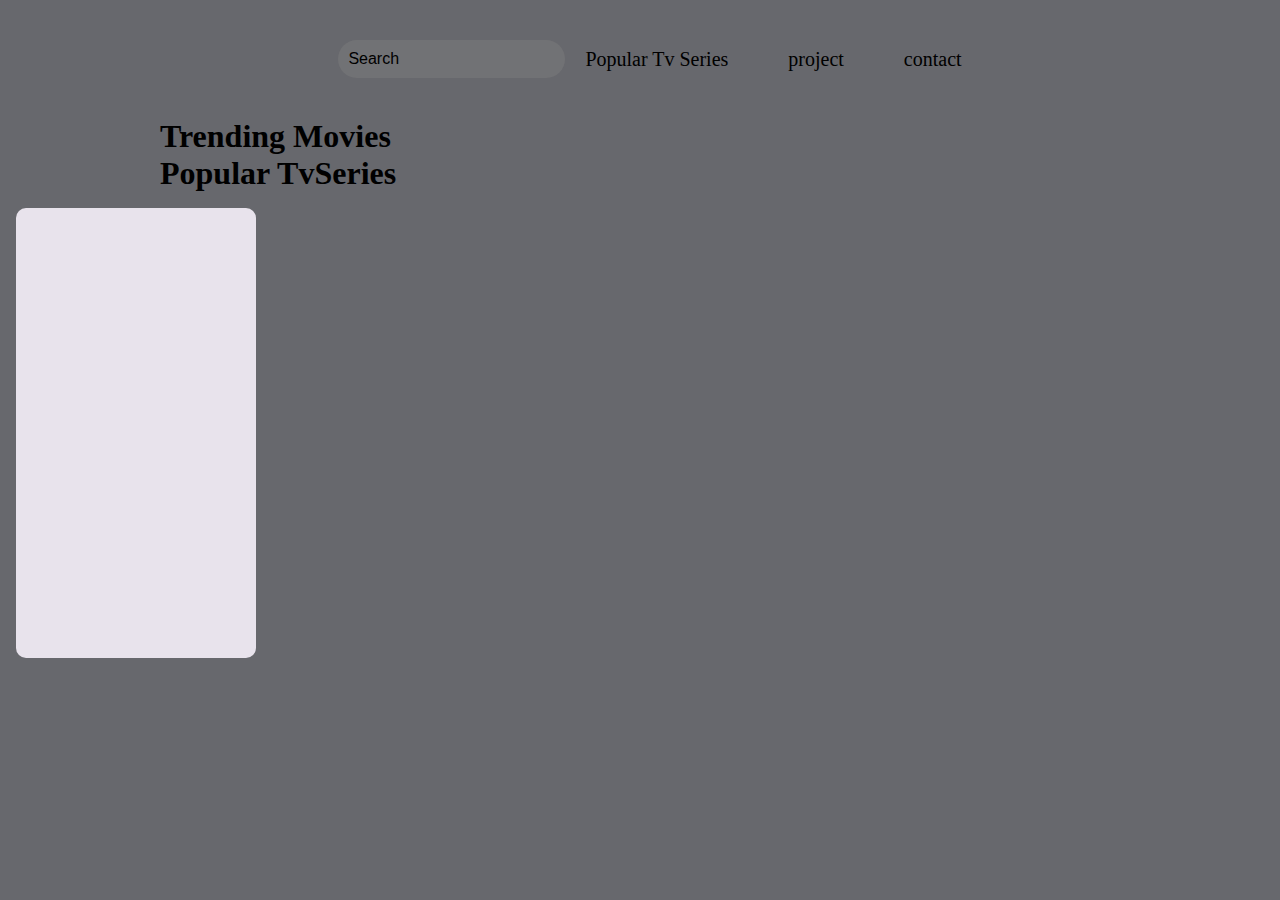
==== index.html @ f772d1cd "First commit" ====
<!DOCTYPE html>
<html lang="en">
<head>
    <meta charset="UTF-8">
    <meta http-equiv="X-UA-Compatible" content="IE=edge">
    <meta name="viewport" content="width=device-width, initial-scale=1.0">
    <title>Document</title>
    <link rel="stylesheet" href="main.css"/>
</head>
<body>
<div>

    <header class="portfolio">
        <form class="form">
            <input type="text"  class="input" placeholder="Search"/>
        </form>
            <nav class="">
                <ul>
                   
                    <li><a href="#tvseries">Popular Tv Series</a></li>
                    <li><a href="">project</a></li>
                    <li><a href="">contact</a></li>
                </ul>
            </nav>
            
        </header>

</div>
<h1 class="trending">Trending Movies</h1>
<div class="movie-camp">
    
    
               
</div>
<!-- POPULAR TV SERIES -->
<section >
    <h1 id="tvseries">Popular TvSeries</h1>
    <div class="movey">
    <div class="scary1">
        <!-- <img src="images/black.jpeg" alt="scary" class="movie"/>
        <div class="rate">                
        <h1 >ratings</h1>
        </div>
        <div class="overview" >
        <h5>Lorem, ipsum dolor sit amet consectetur adipisicing elit. Expedita laborum deserunt 
            numquam? Blanditiis, ipsa dicta ipsum eius Lorem, ipsum dolor sit amet consectetur adipisicing elit. Expedita laborum deserunt 
            numquam? Blanditiis, ipsa dicta ipsum eius 
            sed libero facilis autem suscipit molestiae rem iste. Voluptate autem aliquid officia quaerat?</h5>
        </div> -->
        </div> 
        </div>
</section>



    <script src="main.js"></script>
</body>
</html>
---- main.css ----
*{
    margin: 0;
    padding: 0;
    box-sizing: border-box;
}
body{
    /* background-image: radial-gradient(circle, rgb(245, 196, 150), rgb(236, 208, 124), rgb(223, 223, 120)); */
   /* background-repeat:no-repeat;
   background-size:contain;
   background-position:center; */
   background-color:#67686D ;
}
.portfolio{
    display: flex;
   justify-content: center;
   padding:20px;
    align-items: center;
}
nav ul{
    display: flex;
    gap:60px;
}
li{
    list-style:none;
    font-size: 20px;
}
a{
    
    text-decoration: none;
    color:black;
}

.movie-camp{
  display: grid;
  grid-template-columns: repeat(5,280px);
  justify-content: center;
}
.trending,
#tvseries{
    margin-left: 10rem;
}
.scary{
    position: relative;
    width:250px;
    margin: 1rem;
    cursor: pointer;
    background-color: rgb(232, 227, 236);
    border-radius: 10px;
    height:50vh;
}
.scary1{
    height:50vh;
    position: relative;
    width:240px;
    margin: 1rem;
    background-color: rgb(232, 227, 236);
    border-radius: 10px;
}
.movey{
    display: flex;
    overflow: hidden;
}
.movie{
    border-top-left-radius: 20px;
    border-top-right-radius: 20px;
    width:100%;
    height:40vh;
    cursor: pointer;
}
.vote{
    padding: 15px;
    display: flex;
    align-items: center;
    justify-content: space-around;
}
.average{
    background-color: rgb(210, 30, 57);
    padding: 4px;
    color: white;
    border-radius: 3px;
}
.title{
    font-size: 14px;
}
input{
    background-color: rgba(126, 126, 126, 0.458);
    outline: none;
    margin: 20px;
    padding: 10px;
    /* width:20%; */
    font-size: 16px;
    color: white;
    border-style: none;
    border-radius: 19px;
}
input::placeholder{
    color: black;
}
/* .form{
    text-align: center;
    align-items: center;
} */
.overview{
    position: absolute;
    top:0px;
   right:0px;
   left: 0px;
   cursor: pointer;
    bottom: 0px;
   opacity: 0;
   color: white;
   font-size: 12px;
   text-align: center;
   max-height: 60%;
   align-items: center;
   transition:transform 0.3s ease-in;
}
.overr{
    margin-top: 20px;
}
 .overview:hover{
   opacity: 1;
   transform: translateY(25%);
   background-color: rgba(226, 217, 217, 0.508);
    
}
@media screen and (max-width: 480px){
    .movie-camp{
      grid-template-columns: repeat(3,150px);
      justify-content: center;
    }
    input{
       
        /* width:50%; */
        border-radius: 19px;
       
    }
    .portfolio{
        display:grid;
      /* flex-direction: column-reverse; */
       padding:10px;
        /* align-items: center; */
    }
    nav ul{
        display: flex;
        gap:6px; 
    }
    .trending{
        margin-top: 40px;
        font-size: 18px;
    }
    a{
       background-color: rgba(22, 26, 29, 0.581);
       border-radius: 18px;
       color: white;
       font-size: 12px;
       padding: 10px;
       border-style: none;
       border:1px solid rgb(32, 31, 31);
    }
    .scary,
    .scary1{
        height:28vh;
        width:120px;
        margin: 1rem;
        background-color: rgb(232, 227, 236);
        border-radius: 10px;
    }
    .movie{
        width:100%;
        height:20vh;
    }
    .overview{
       
     font-size:8px;
    }
    .title{
        font-size: 8px;
    }
    }
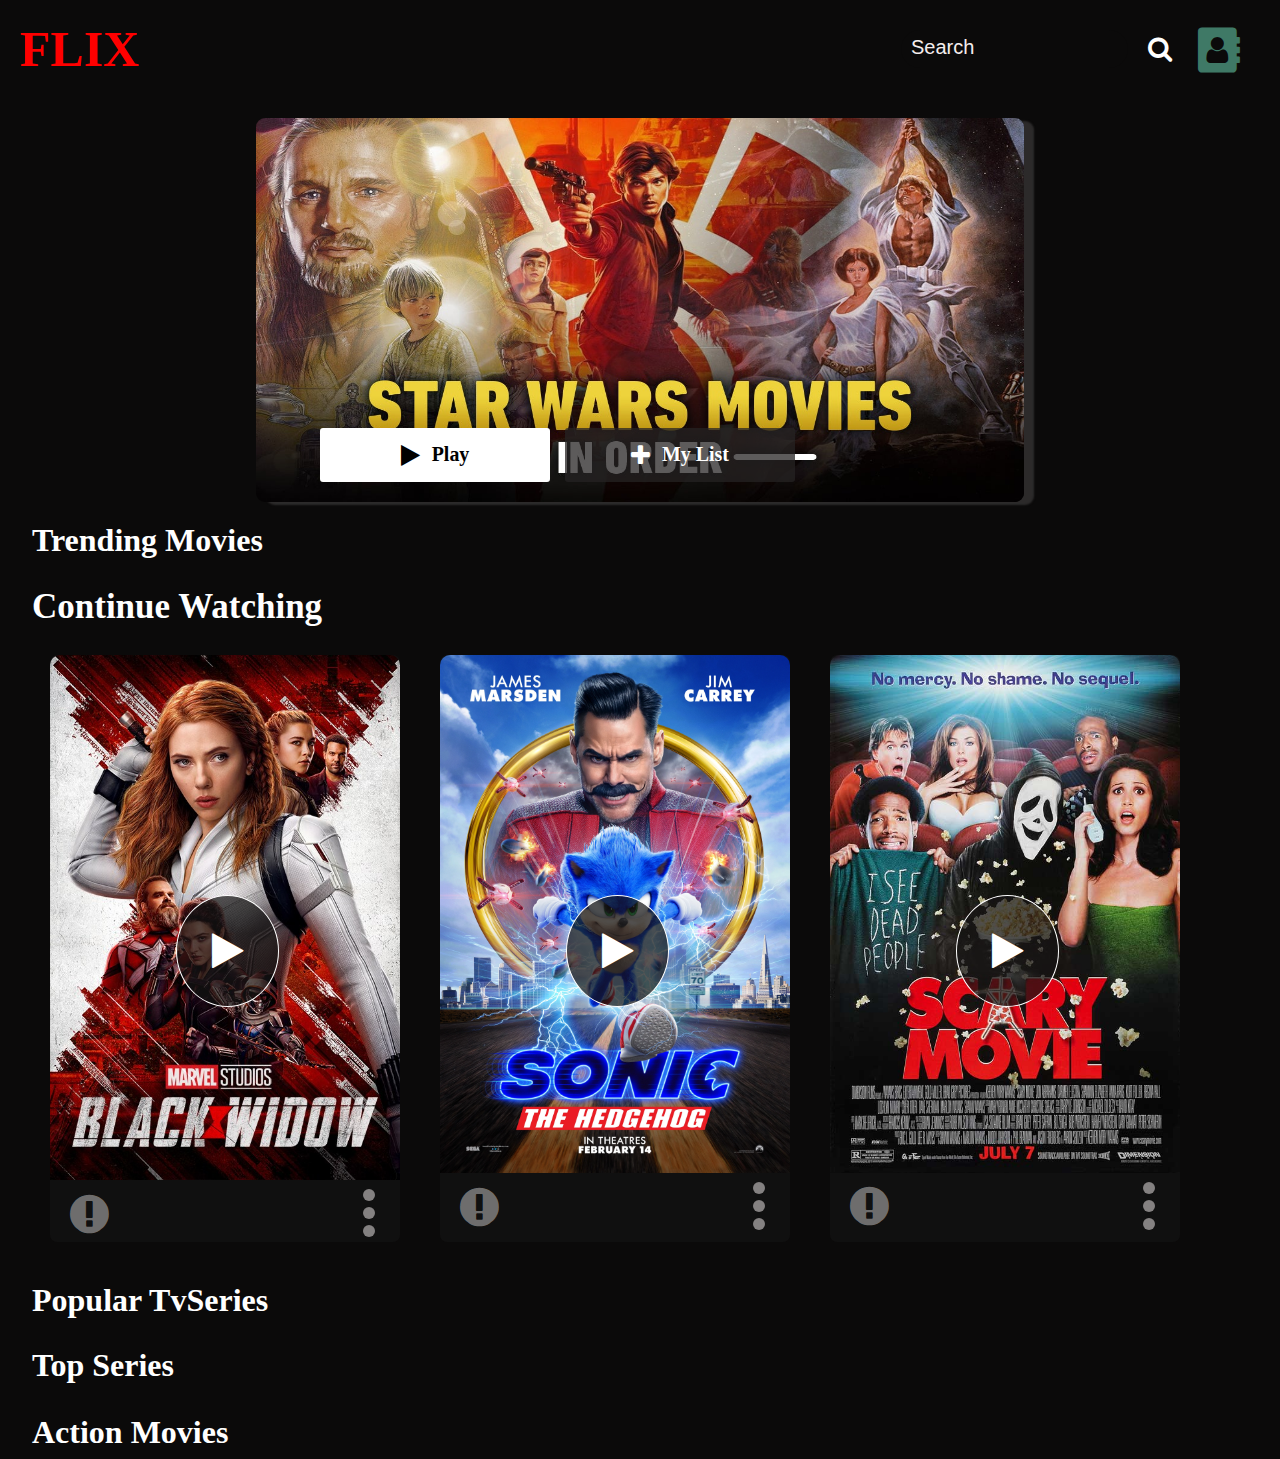
==== commit 80b78091: "changes" ====
--- a/index.html
+++ b/index.html
@@ -5,54 +5,227 @@
     <meta http-equiv="X-UA-Compatible" content="IE=edge">
     <meta name="viewport" content="width=device-width, initial-scale=1.0">
     <title>Document</title>
+    <link rel="stylesheet" href="https://cdnjs.cloudflare.com/ajax/libs/font-awesome/4.7.0/css/font-awesome.min.css">
     <link rel="stylesheet" href="main.css"/>
 </head>
 <body>
+
+
+
 <div>
-
-    <header class="portfolio">
+<!-- HEADER  -->
+<header class="portfolio">
+            <h2 class="NETFLIX">FLIX</h2>
+            <div class="home">
+            <div class="forms">
         <form class="form">
             <input type="text"  class="input" placeholder="Search"/>
+            <i class="fa fa-search SEARCH" aria-hidden="true"></i>
         </form>
-            <nav class="">
+        <!-- <i class="fa fa-bell BELL" aria-hidden="true"></i> -->
+        <i class="fa fa-address-book USER" aria-hidden="true"></i>
+            </div>
+                <nav class="NAVBAR">
                 <ul>
-                   
-                    <li><a href="#tvseries">Popular Tv Series</a></li>
-                    <li><a href="">project</a></li>
-                    <li><a href="">contact</a></li>
+                    <li class="arrow1">Tv Shows</li>
+                    <li class="arrow2">Movies</li>
+                    <li class="arrow">Categories <i class="fa fa-caret-down arrowi" aria-hidden="true"></i></li>
                 </ul>
             </nav>
-            
-        </header>
-
-</div>
+            </div>
+     </header>
+</div>
+
+
+
+<!-- FIRST MOVIE PLATFORM -->
+<div class="card-imgg1">
+    <div class="cards">
+        <div class="img">
+            <img src="images/star-wars.jpg" alt="sca" class="imgyy1"/>
+        </div>
+        <div class="overview1">
+            <!-- <h4 class="overr-view">theway to goonnknkjnxj jndjx dsjndjc shxhd</h4> -->
+        <div class="episode">
+            <div class="films">
+            <i class="fa fa-play" aria-hidden="true"></i>
+            <h5 class="Watch1">Play</h5>
+        </div>
+        <div class="filmss">
+            <i class="fa fa-plus " aria-hidden="true"></i>
+            <h5 class="Watch1">My List</h5>
+        </div>
+    </div>
+    </div>
+    </div>
+
+
+
+    <div class=" action1">
+        <div class="img">
+            <img src="images/black.jpeg" alt="sca" class="imgyy11"/>
+        </div>
+        <div class="overview1">
+            <!-- <h4 class="overr-view">theway to goonnknkjnxj jndjx dsjndjc shxhd</h4> -->
+        <div class="episode">
+            <div class="films">
+            <i class="fa fa-play" aria-hidden="true"></i>
+            <h5 class="Watch1">Play</h5>
+        </div>
+        <div class="filmss">
+            <i class="fa fa-plus " aria-hidden="true"></i>
+            <h5 class="Watch1">My List</h5>
+        </div>
+    </div>
+    </div>
+    </div>
+</div>
+
+
+
+<!-- TRENDING MOVIES -->
 <h1 class="trending">Trending Movies</h1>
 <div class="movie-camp">
-    
-    
-               
-</div>
-<!-- POPULAR TV SERIES -->
-<section >
+
+</div>
+
+<!-- SHOW MODAL PAGE -->
+    <!-- <div class="show-modal">
+    <div class="show"> -->
+        <!-- <button class="Times"><i class="fa fa-times timess" aria-hidden="true"></i></button>
+        <img src="images/black.jpeg" alt="sca" class="imy"/>
+
+        <div class="update">
+        <h4 class="movies"><span>N</span> movies</h4>
+        <h2>King the Land</h2>
+        <h4 class="year">2023</h4>
+        <div class="tops">
+            <h5 class="ratings">Top<br>10</h5>
+            <h4>Tv Shows</h4>
+        </div>
+        <div class="">
+            <h3 class="playit"><i class="fa fa-play" aria-hidden="true"></i>  Play</h3>
+        </div>
+        <div class="">
+            <h3 class="playitt"><i class="fa fa-download" aria-hidden="true"></i>  Download</h3>
+        </div>
+        <h4 class="description">Lorem, ipsum dolor sit amet consectetur adipisicing elit. Qui
+            , fuga. Exercitationem m aperiam, odit iure architecto dolore distinctio iusto a odio quos 
+            culpa provident hic repellat sed fugiat, veritatis tenetur.</h4>
+        <h4 class="casts">casts names:</h4>
+        <div class="iconss">
+            <div class="icon-To">
+            <i class="fa fa-plus icon" aria-hidden="true"></i>
+            <h5 class="list-rate">List</h5>
+            </div>
+            <div class="icon-To">
+            <i class="fa fa-thumbs-o-up icon" aria-hidden="true"></i>
+            <h5 class="list-rate"> Rate</h5>
+            </div>
+
+            <div class="icon-To">
+            <i class="fa fa-paper-plane-o icon" aria-hidden="true"></i>
+            <h5 class="list-rate">Share</h5>
+            </div>  
+        </div>
+             
+    </div> -->
+    <!-- </div>
+    </div> -->
+
+<!-- CONTINUE WATCHING-->
+<h1 class="Continue">Continue Watching </h1>
+  <div class="fourth">
+    <div class="fourth-card">
+        <img src="images/black.jpeg" alt="sca" class="imgyy2"/>
+        <i class="fa fa-play play" aria-hidden="true"></i>
+        <div class="error">
+            <i class="fa fa-exclamation-circle erorrr" aria-hidden="true"></i>
+            <div class="circle">
+                <span class="circle1"></span>
+                <span class="circle1"></span>
+                <span class="circle1"></span>
+            </div>
+        </div>
+    </div>
+        <div class="fourth-card">
+        <img src="images/james.webp" alt="sca" class="imgyy2"/>
+        <i class="fa fa-play play" aria-hidden="true"></i>
+        <div class="error">
+            <i class="fa fa-exclamation-circle erorrr" aria-hidden="true"></i>
+            <div class="circle">
+                <span class="circle1"></span>
+                <span class="circle1"></span>
+                <span class="circle1"></span>
+            </div>
+        </div>
+    </div>
+    <div class="fourth-card">
+        <img src="images/scary.jpg" alt="sca" class="imgyy2"/>
+        <i class="fa fa-play play" aria-hidden="true"></i>
+        <div class="error">
+            <i class="fa fa-exclamation-circle erorrr" aria-hidden="true"></i>
+            <div class="circle">
+                <span class="circle1"></span>
+                <span class="circle1"></span>
+                <span class="circle1"></span>
+            </div>
+        </div>
+    </div>
+</div>
+
+
+
+<!-- POPULAR MOVIES -->
     <h1 id="tvseries">Popular TvSeries</h1>
     <div class="movey">
     <div class="scary1">
-        <!-- <img src="images/black.jpeg" alt="scary" class="movie"/>
-        <div class="rate">                
-        <h1 >ratings</h1>
-        </div>
-        <div class="overview" >
-        <h5>Lorem, ipsum dolor sit amet consectetur adipisicing elit. Expedita laborum deserunt 
-            numquam? Blanditiis, ipsa dicta ipsum eius Lorem, ipsum dolor sit amet consectetur adipisicing elit. Expedita laborum deserunt 
-            numquam? Blanditiis, ipsa dicta ipsum eius 
-            sed libero facilis autem suscipit molestiae rem iste. Voluptate autem aliquid officia quaerat?</h5>
-        </div> -->
-        </div> 
-        </div>
-</section>
-
-
-
+
+    </div> 
+    </div>
+
+<!-- TV SERIES  -->
+<div>
+    <h1 class="series"> Top Series</h1>
+        <div class="ray">
+            
+        </div>
+</div>
+
+  <!-- ACTION MOVIES -->
+<h1 class="series">Action Movies</h1>
+<div class="card-imgg">
+   
+</div>
+
+<!-- FOOTER -->
+<div class="footer">
+    <div class="bottom">
+        <i class="fa fa-home b-icon" aria-hidden="true"></i>
+      
+      <h5 class="names">Home</h5>
+    </div>
+    <div class="bottom ">
+    <i class="fa fa-youtube-play b-icon" aria-hidden="true"></i>
+    <h5 class="names">New & Hot</h5>
+    </div>
+    <div class="bottom">
+    <i class="fa fa-arrow-circle-o-down b-icon" aria-hidden="true"></i>
+    <h5 class="names">Downloads</h5>
+    </div>
+</div>
+
+
+
+<!-- <i class="fa fa-youtube-play" aria-hidden="true"></i> -->
+<!-- <i class="fa fa-home" aria-hidden="true"></i> -->
+<!-- <i class="fa fa-arrow-circle-o-down" aria-hidden="true"></i> -->
+
+ <!-- <i class="fa fa-play" aria-hidden="true"></i>
+             <i class="fa fa-paper-plane-o" aria-hidden="true"></i>
+             <i class="fa fa-thumbs-o-up" aria-hidden="true"></i>
+             <i class="fa fa-download" aria-hidden="true"></i>
+             <i class="fa fa-th" aria-hidden="true"></i> -->
     <script src="main.js"></script>
 </body>
 </html>--- a/main.css
+++ b/main.css
@@ -8,57 +8,493 @@
    /* background-repeat:no-repeat;
    background-size:contain;
    background-position:center; */
-   background-color:#67686D ;
-}
+background-color: rgb(11, 10, 10);
+}
+
+
+/* HEADER ROW */
+
 .portfolio{
     display: flex;
-   justify-content: center;
+   justify-content:space-between ;
    padding:20px;
-    align-items: center;
+   color: white;
+    align-items: center;
+    /* position: fixed;
+    bottom: 0px;
+    left: 0px;
+    right: 0px; */
+}
+.NETFLIX{
+    font-size: 50px;
+    color: red;
+    
+}
+.home{
+    display: flex;
+    gap:20px;
+    align-items: center;
+}
+.BELL,
+.SEARCH{
+    font-size: 26px;
+    /* padding: 2px; */
+    align-items: center;
+    /* padding: 2px; */
+}
+.form{
+    height: 40px;
+    display: flex;
+    padding: 6px;
+  
+    align-items: center;
+    background-color: rgb(11, 10, 10);
+}
+.USER{
+    font-size:45px;
+    color: rgb(63, 121, 102);
+}
+.forms{
+    display: flex;
+    gap: 20px;
+    align-items: center;
+}
+input{
+    background-color: rgb(11, 10, 10);
+    outline: none;
+    margin: 20px;
+    padding: 10px;
+    width:120%;
+    font-size: 16px;
+    color: white;
+    border-style: none;
+    border-radius: 19px;
+}
+input::placeholder{
+    color: rgb(245, 238, 238);
+    font-size: 20px;
 }
 nav ul{
     display: flex;
     gap:60px;
+    display: none;
 }
 li{
     list-style:none;
+    font-size: 23px;
+    border: 1px solid rgba(199, 199, 173, 0.268);
+}
+a{
+    border-radius: 30px;
+    padding: 12px;
+    text-decoration: none;
+    color:white;
+  }
+/* END OF HEADER */
+
+
+/* FIRST MOVIE PLATFORM */
+.card-imgg1{
+    position: relative;
+    display: flex;
+    justify-content: center;
+   margin-top: 20px;
+}
+.action1{
+    display: none;
+}
+.imgyy1{
+    text-align: center;
+    width:60vw;
+    height:30vw;
+    border-radius: 9px;
+    box-shadow: 10px 3px 2px  rgba(64, 63, 63, 0.625);
+}
+.overview1{
+    display: block;
+    justify-content: center;
+   position: absolute;
+   margin-left: 2rem;
+   bottom:20px;
+   /* text-align: center; */
+   align-items: center;
+   row-gap: 50px;
+
+   color: white;
+}
+.films{
+    font-size: 24px;
+    background-color: white;
+  color: black;
+  cursor: pointer;
+    bottom: 8px;
+    gap:12px;
+    font-weight: 400px;
+    display: flex;
+    width:230px;
+   justify-content: center;
+    border-radius: 3px;
+    padding: 15px;
+    
+}
+.filmss{
+    font-size: 24px;
+    cursor: pointer;
+    background-color: rgba(38, 35, 35, 0.746);
+  color: white;
+    bottom: 8px;
+    gap:12px;
+    font-weight: 400px;
+    display: flex;
+    justify-content: center;
+    width:230px;
+   text-align: center;
+    border-radius: 3px;
+    padding: 15px;
+    
+}
+.episode{
+    display: flex;
+    justify-content: center;
+   margin-left: 2rem;
+   bottom:20px;
+   /* text-align: center; */
+   align-items: center;
+    gap: 15px;
+
+   color: white;
+}
+/* END  */
+
+
+/* TRENDING MOVIES AND POPULAR MOVIES  */
+.movie-camp{
+    display: flex;
+    overflow-x: scroll;
+    column-gap: 22px;  
+    margin-left: 12px;
+}
+.movie-camp::-webkit-scrollbar{
+    display: none;
+}
+.rating1{
+    position: absolute;
+    /* top: 20px; */
+   right:0px;
+   background-color: red;
+ border-style: none;
+ cursor: pointer;
+ color: white;
+ padding: 15px;
+   border-bottom-left-radius: 30px;
+}
+.Watch{
     font-size: 20px;
-}
-a{
-    
+    background-color: white;
+    position: absolute;
+    bottom: 9px;
+    font-weight: 400px;
+    width:50%;
+    text-align: center;
+    border-radius: 3px;
+    padding: 10px;
+    left:5rem;
+}
+.watchit{
+    font-size: 20px;
+    background-color: white;
+    position: absolute;
+    bottom: 17px;
+    font-weight: 400px;
+    width:50%;
+    text-align: center;
+    border-radius: 3px;
+    padding: 10px;
+    left:5rem;
+}
+
+.imgy{
+    border-radius: 9px;
+    width:100%;
+   text-align: center;
+    object-fit: contain;
+   height:150%;
+}
+
+.card-img{
+    position: relative;
+    /* margin: 20px; */
+/* text-align: center; */
+width: 300px;
+cursor: pointer;
+flex:none;
+border-radius: 7px;
+transition: all 1s;
+}
+
+.card-img:hover{
+    background-color: aqua;
+    transform: scale(1.1);
+}
+.movey{
+    display: flex;
+    column-gap: 22px;
+    overflow-x: scroll;
+}
+.movey::-webkit-scrollbar{
+    display: none;
+}
+.links{
+    color: black;
     text-decoration: none;
-    color:black;
-}
-
-.movie-camp{
+   }
+/* ENDING  */
+
+
+/* TV SERIES */
+.ray{
+    margin-left: 20px;
+    margin-top: 10px;
+    display: flex;
+   gap: 20px;
+   overflow-x: scroll;
+}
+.series{
+    margin-top: 20px;
+    margin-left: 32px;
+    margin-bottom: 8px;
+    color: white;
+}
+.ray::-webkit-scrollbar{
+    display: none;
+}
+.ratedd{
+    width:280px;
+    border-radius: 10px;
+    transition: all 1s;
+    cursor: pointer;
+}
+.ratedd:hover{
+transform: scale(1.1);
+}
+/* ENDING */
+
+
+/* ACTION TV SERIES */
+.cards{
+    transition: all 4ms;
+}
+.card-imgg{
+    margin-left: 12px;
+    display: flex;
+    gap: 19px;
+   position: relative;
+    overflow-x: scroll;
+   }
+   .card-imgg::-webkit-scrollbar{
+       display: none;
+   }
+/* ENDING */
+
+
+/* SHOW MODAL */
+.imy{
+    width:100%;
+    height:190px;
+    margin-top: 10px;
+    object-fit: cover;
+}
+.playit{
+    border-radius: 8px;
+    text-align: center;
+    padding: 12px;
+    cursor: pointer;
+    color: black;
+    margin-top: 10px;
+    background-color: rgb(245, 243, 241);
+}
+.playitt{
+    border-radius: 8px;
+    text-align: center;
+    padding: 12px;
+    margin-top: 7px;
+    cursor: pointer;
+    background-color: rgba(50, 50, 49, 0.587);
+}
+.show{
+   top:50%;
+   /* bottom: 50%; */
+   left: 50%;
+   transform: translate(-50%,-50%);
+    position: fixed;
+    /* background-color: rgb(26, 203, 26); */
+    width: 100%;
+    height: 100%;
+    border-radius: 10px;
+    color: white;
+    /* display:none; */
+    cursor: pointer;
+    z-index: 12px;
+}
+.year{
+    margin-top: 15px;
+}
+.tops{
+    display:flex;
+    align-items: center;
+}
+.update{
+    margin:10px;
+}
+.description{
+    margin-top: 15px;
+    font-size: 16px;
+}
+.iconss{
+    margin-left: 20px;
+    display: flex;
+    gap:58px;
+    padding-bottom: 40px;
+    margin-top: 20px;
+}
+.icon-To{
+    display: grid;
+}
+.icon{
+    margin-bottom: 7px;
+    font-size: 30px;
+    cursor: pointer;
+    color: white;
+}
+.ratings{
+    background-color: red;
+    width:32px;
+    margin-top: 8px;
+    margin-right: 8px;
+    border-radius: 5px;
+    text-align: center;
+    /* padding:10px; */
+}
+
+.Times{
+    /* padding: 5px; */
+    position: absolute;
+    top: 20px;
+   right:20px;
+   background-color: rgb(53, 53, 57);
+ border-style: none;
+ cursor: pointer;
+ padding: 6px;
+ border-radius: 999px;
+   border-bottom-left-radius: 10px;
+}
+.timess{
+    font-size: 30px;
+    color: white;
+}
+.list-rate{
+    color: rgba(134, 100, 13, 0.565);   
+}
+
+/* ENDING */
+
+
+
+/* CONTINUE WATCHING */
+.Continue{
+    font-size: 35px;
+    color: white;
+    margin-top: 20px;
+    margin-left: 32px;
+    margin-bottom: 8px;
+}
+.fourth{
+    display: flex;
+    margin-left: 30px;
+
+}
+.fourth-card{
+    position: relative;
+    margin: 20px;
+    background-color: rgba(18, 18, 18, 0.799);
+    width:350px;
+    cursor: pointer;
+    border-radius: 7px;
+   
+}
+.imgyy2{
+    width:100%;
+    border-top-left-radius:  10px;
+    border-top-right-radius:10px ;
+    background-position: center;
+    object-fit: cover;
+}
+.play{
+    position:absolute ;
+    align-items: center;
+    text-align: center;
+    left:36%;
+   bottom: 40%;
+    font-size: 40px;
+    background-color: rgba(21, 20, 20, 0.718);
+    color: white;
+    padding: 35px;
+    border-radius: 50%;
+    border: 1px solid white;
+}
+.error{
+   /* margin-bottom: 10px; */
+    display:flex;
+    justify-content: space-between;
+    align-items: center;
+}
+.erorrr{
+    margin-left: 20px;
+    font-size: 45px;
+    color: rgba(218, 215, 215, 0.494);
+}
+.circle{
   display: grid;
-  grid-template-columns: repeat(5,280px);
-  justify-content: center;
-}
-.trending,
-#tvseries{
-    margin-left: 10rem;
-}
-.scary{
-    position: relative;
-    width:250px;
-    margin: 1rem;
-    cursor: pointer;
-    background-color: rgb(232, 227, 236);
-    border-radius: 10px;
-    height:50vh;
-}
-.scary1{
-    height:50vh;
-    position: relative;
-    width:240px;
-    margin: 1rem;
-    background-color: rgb(232, 227, 236);
-    border-radius: 10px;
-}
-.movey{
-    display: flex;
-    overflow: hidden;
+  padding: 2px;
+  margin-right: 20px;
+  grid-template-columns: repeat(3px);
+ 
+}
+.circle1{
+    background-color: rgba(251, 244, 244, 0.494);
+    padding: 6px;
+    margin: 3px;
+    border-radius: 999px;
+}
+/* END */
+
+
+
+/* SEARCHING MISSING NAMES */
+span{
+    color:red;
+    font-size: 35px;
+}
+.casts{
+    font-size: 18px;
+    margin-top: 5px;
+    color: rgba(134, 100, 13, 0.565);
+}
+.imgyy{
+   width:260px;
+   border-radius: 18px;
+   transition: all 1s;
+   cursor: pointer;
+}
+.imgyy:hover{
+transform: scale(1.1);
+}
+.img{
+    display: flex;
+}
+.overr-view{
+    font-size: 29px;
+    /* margin-bottom: 20rem; */
 }
 .movie{
     border-top-left-radius: 20px;
@@ -82,24 +518,7 @@
 .title{
     font-size: 14px;
 }
-input{
-    background-color: rgba(126, 126, 126, 0.458);
-    outline: none;
-    margin: 20px;
-    padding: 10px;
-    /* width:20%; */
-    font-size: 16px;
-    color: white;
-    border-style: none;
-    border-radius: 19px;
-}
-input::placeholder{
-    color: black;
-}
-/* .form{
-    text-align: center;
-    align-items: center;
-} */
+
 .overview{
     position: absolute;
     top:0px;
@@ -124,57 +543,230 @@
    background-color: rgba(226, 217, 217, 0.508);
     
 }
-@media screen and (max-width: 480px){
+.trending,
+#tvseries{
+color: white;
+margin-top: 20px;
+ margin-left: 32px;
+    margin-bottom: 8px;
+}
+/* FOOTER */
+.footer{
+    display: none;
+   
+}
+
+/* ENDING */
+
+@media screen and (max-width:480px) {
+    .card-img{
+        width: 120px;
+    }
+
+   /* TRENDING MOVIES */
     .movie-camp{
-      grid-template-columns: repeat(3,150px);
-      justify-content: center;
-    }
-    input{
+        margin-left: 12px;
+       column-gap: 10px;
+       margin-left: 10px;
+        text-align: center;
+        grid-template-columns: repeat(4,110px);
+    }
+    .Watch{
+        font-size: 10px;
+        background-color: white;
+        position: absolute;
+        bottom: 9px;
+        font-weight: 400px;
+        width:50%;
+        text-align: center;
+        border-radius: 3px;
+        padding: 5px;
+        left:2rem;
+        transition: 3s ;
+    }
+    /* ENDING */
+
+    /* CONTINUE WATCHING */
+    .rating1{
+        position: absolute;
+        padding: 6px;
+    }
+    .play{
+        font-size: 15px;
+        padding: 20px; 
+    }
+     .erorrr{
+         margin-left: 10px;
+         font-size: 22px;
+         color: rgba(218, 215, 215, 0.494);
+     }
+     .circle{
+       padding: 1px;
+       margin-right: 9px;
+     }
+     .circle1{
+         background-color: rgba(251, 244, 244, 0.494);
+         padding: 2px;
+     }
+     .fourth{
+        /* margin-top: 20px; */
+        display: flex;
+        margin-left: 8px;
+    }
+     .fourth-card{
+        position: relative;
+        margin: 4px;
+        background-color: rgba(18, 18, 18, 0.799);
+        width:110px;
+        cursor: pointer;
+        border-radius: 7px;
+    }
+    .imgyy2{
+        width:100%;
+        /* border-top-left-radius:  10px;
+        border-top-right-radius:10px ;
+        background-position: center;
+        object-fit: cover; */
+    }
+    .episode{
        
-        /* width:50%; */
-        border-radius: 19px;
+       margin-left: 3rem;
        
     }
+    .imgyy{
+        width:120px;
+        text-align: center;
+        border-radius: 18px;
+    }
+    /* ENDING */
+
+    /* FIRST MOVIE PLATFORM  */
+.imgyy11{ 
+         width:85%;
+        margin-left: 2rem;
+        /* height: 150%; */
+    } 
+    .action1{
+       
+        display: block;
+    }
+    .cards{
+        display: none;
+        text-align: center;
+    }
+    .episode{
+        
+        margin-left: 1rem;
+    }
+    .films,
+    .filmss {
+       
+        width:170px;
+    }
+    /* ENDING */
+
+    /* HEADER PLATFORM */
     .portfolio{
-        display:grid;
-      /* flex-direction: column-reverse; */
-       padding:10px;
-        /* align-items: center; */
+        display:block;
     }
     nav ul{
         display: flex;
-        gap:6px; 
-    }
-    .trending{
-        margin-top: 40px;
-        font-size: 18px;
+        gap:10px;
+       margin-bottom: 10px;
+    }
+    li{
+        cursor: pointer;
+        font-size: 20px;
+        width:30%;
+        text-align: center;
+        padding: 7px;
+        border-radius:20px;
     }
     a{
-       background-color: rgba(22, 26, 29, 0.581);
-       border-radius: 18px;
-       color: white;
-       font-size: 12px;
-       padding: 10px;
-       border-style: none;
-       border:1px solid rgb(32, 31, 31);
-    }
-    .scary,
-    .scary1{
-        height:28vh;
-        width:120px;
-        margin: 1rem;
-        background-color: rgb(232, 227, 236);
-        border-radius: 10px;
-    }
-    .movie{
-        width:100%;
-        height:20vh;
-    }
-    .overview{
-       
-     font-size:8px;
-    }
-    .title{
-        font-size: 8px;
-    }
-    }+        
+        padding: 10px;
+        
+    }
+    .NETFLIX{
+      display: none;
+    }
+    .home{
+        display: block;
+
+    }
+    .form{
+        width: 40%;
+        border-bottom: none;
+    }
+    .forms{
+        display: flex;
+        justify-content: flex-end;
+        margin-bottom: 30px;
+    }
+    .arrow{
+        width:35%;
+        align-items: center;
+    }
+    .arrow1{
+        width:30%;
+        align-items: center;
+    }
+    .arrow2{
+        width:20%;
+        align-items: center;
+    }
+    .arrowi{
+        font-size: 22px;
+    }
+    .BELL,
+    .SEARCH{
+    font-size: 18px;
+    /* padding: 2px; */
+    align-items: center;
+    /* padding: 2px; */
+    }
+    .NAVBAR{
+        margin-top: 20px;
+    }
+    /* ENDING  */
+
+    .show{
+         width: 100%;   
+     }
+
+     /* ACTION SERIES */
+  .ratedd{
+    width:120px;
+  }   
+  .footer{
+  /* background-image: radial-gradient(circle, rgb(28, 26, 7), rgba(28, 26, 7), rgb(28, 26, 7)); */
+  background-color: rgb(50, 48, 22);
+    display:flex;
+    position: fixed;
+    bottom: 0px;
+    left: 0px;
+    right: 0px;
+    align-items: center;
+    height:9%;
+    justify-content: space-evenly;
+}
+.b-icon{
+    align-items: center;
+    color:rgb(98, 91, 78);
+    font-size: 35px;
+   margin-top: 12px;
+}
+.bottom{
+    text-align: center;
+}
+.names{
+    color:rgb(95, 84, 37);
+    margin-bottom: 40px;
+}
+}
+
+
+
+
+
+
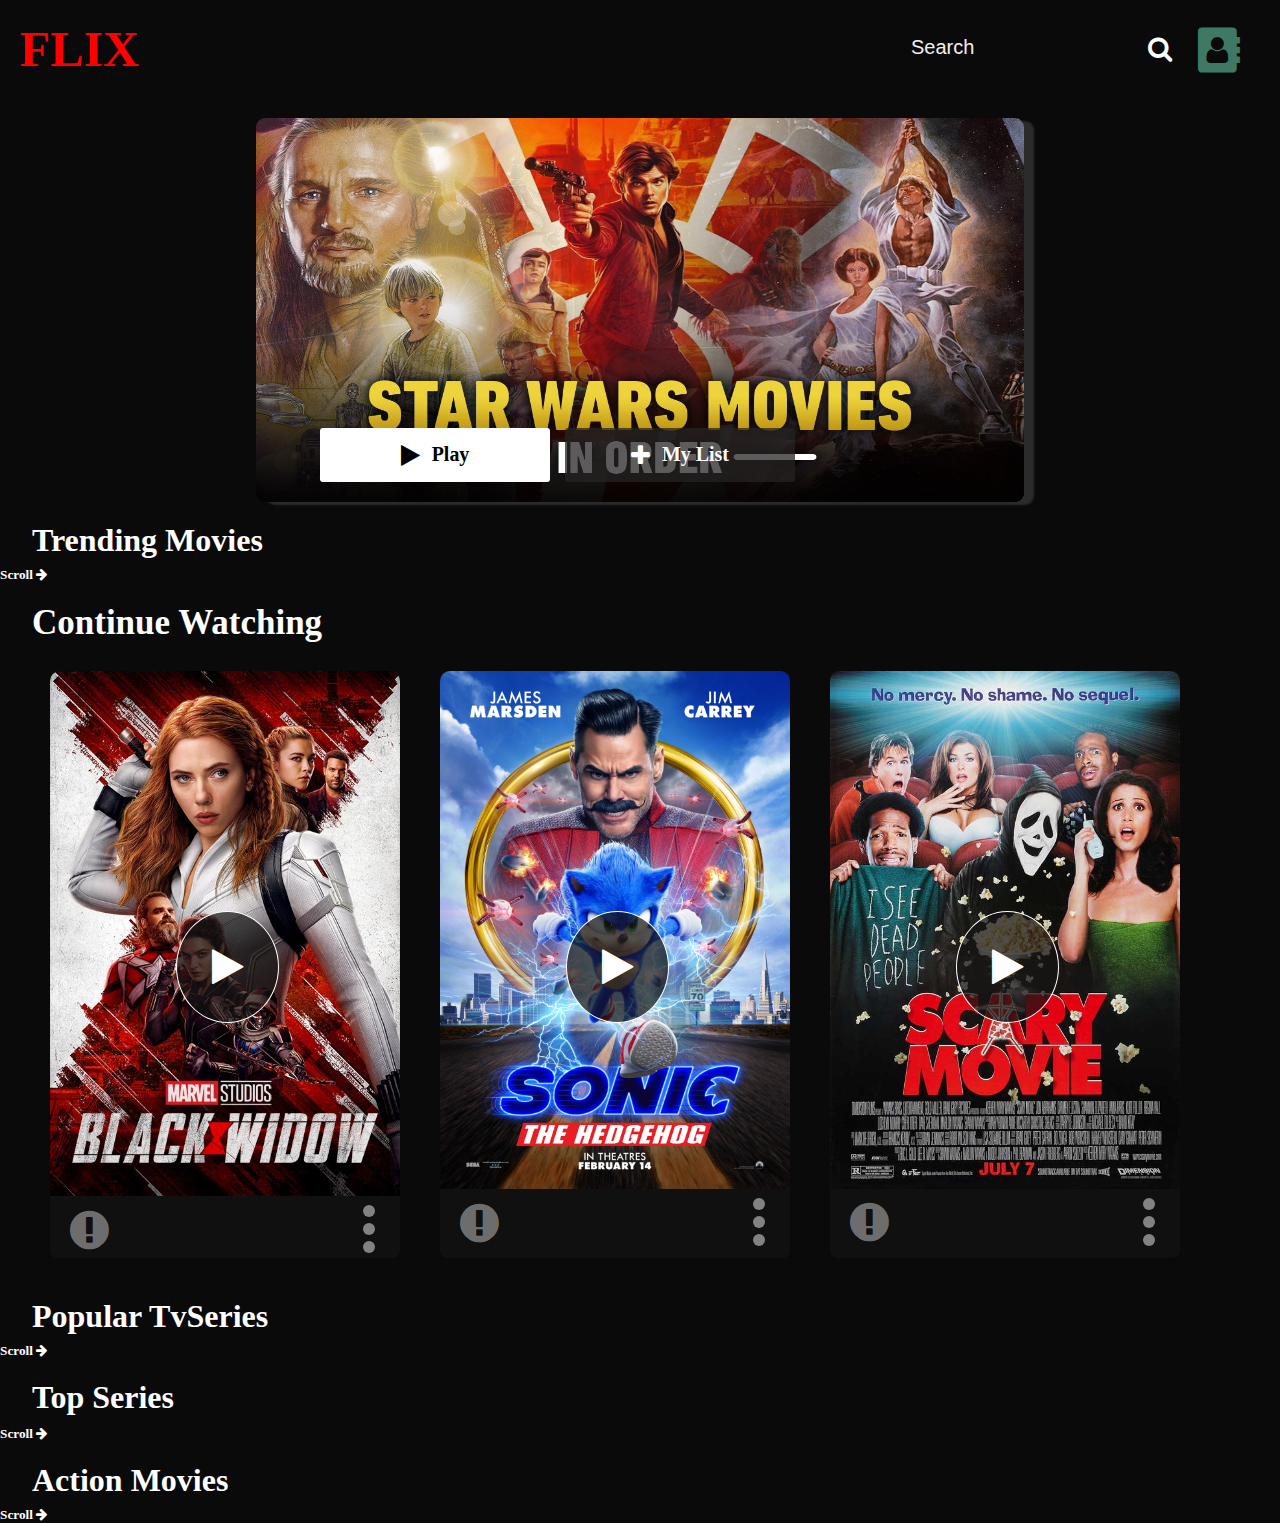
==== commit 4eff387c: "commit" ====
--- a/index.html
+++ b/index.html
@@ -20,7 +20,7 @@
             <div class="forms">
         <form class="form">
             <input type="text"  class="input" placeholder="Search"/>
-            <i class="fa fa-search SEARCH" aria-hidden="true"></i>
+            <i class="fa fa-search SEARCH" id='search-hy'aria-hidden="true"></i>
         </form>
         <!-- <i class="fa fa-bell BELL" aria-hidden="true"></i> -->
         <i class="fa fa-address-book USER" aria-hidden="true"></i>
@@ -39,6 +39,8 @@
 
 
 <!-- FIRST MOVIE PLATFORM -->
+<div class="boddy">
+
 <div class="card-imgg1">
     <div class="cards">
         <div class="img">
@@ -69,11 +71,11 @@
             <!-- <h4 class="overr-view">theway to goonnknkjnxj jndjx dsjndjc shxhd</h4> -->
         <div class="episode">
             <div class="films">
-            <i class="fa fa-play" aria-hidden="true"></i>
+            <i class="fa fa-play Watch11" aria-hidden="true"></i>
             <h5 class="Watch1">Play</h5>
         </div>
         <div class="filmss">
-            <i class="fa fa-plus " aria-hidden="true"></i>
+            <i class="fa fa-plus Watch11" aria-hidden="true"></i>
             <h5 class="Watch1">My List</h5>
         </div>
     </div>
@@ -88,7 +90,7 @@
 <div class="movie-camp">
 
 </div>
-
+<h5 class="scroll">Scroll <i class="fa fa-arrow-right" aria-hidden="true"></i></h5>
 <!-- SHOW MODAL PAGE -->
     <!-- <div class="show-modal">
     <div class="show"> -->
@@ -183,7 +185,7 @@
 
     </div> 
     </div>
-
+    <h5 class="scroll">Scroll <i class="fa fa-arrow-right" aria-hidden="true"></i></h5>
 <!-- TV SERIES  -->
 <div>
     <h1 class="series"> Top Series</h1>
@@ -191,13 +193,16 @@
             
         </div>
 </div>
-
+<h5 class="scroll">Scroll <i class="fa fa-arrow-right" aria-hidden="true"></i></h5>
   <!-- ACTION MOVIES -->
 <h1 class="series">Action Movies</h1>
 <div class="card-imgg">
    
 </div>
-
+<h5 class="scroll">Scroll <i class="fa fa-arrow-right" aria-hidden="true"></i></h5>
+
+<!-- ending -->
+</div> 
 <!-- FOOTER -->
 <div class="footer">
     <div class="bottom">
--- a/main.css
+++ b/main.css
@@ -39,6 +39,7 @@
 .SEARCH{
     font-size: 26px;
     /* padding: 2px; */
+    cursor: pointer;
     align-items: center;
     /* padding: 2px; */
 }
@@ -92,7 +93,9 @@
   }
 /* END OF HEADER */
 
-
+.scroll{
+    color:white;
+}
 /* FIRST MOVIE PLATFORM */
 .card-imgg1{
     position: relative;
@@ -656,18 +659,28 @@
     }
     .episode{
         
-        margin-left: 1rem;
+        /* margin-left: 1rem; */
+    }
+    .Watch1{
+        font-size: 14px;
+    }
+    .Watch11{
+        font-size: 12px; 
     }
     .films,
     .filmss {
-       
-        width:170px;
-    }
+        padding: 10px;
+        width:120px;
+    }
+
     /* ENDING */
 
     /* HEADER PLATFORM */
     .portfolio{
         display:block;
+    }
+    .input::placeholder{
+        font-size: 12px;
     }
     nav ul{
         display: flex;
@@ -695,7 +708,7 @@
 
     }
     .form{
-        width: 40%;
+        width: 56%;
         border-bottom: none;
     }
     .forms{
@@ -704,19 +717,25 @@
         margin-bottom: 30px;
     }
     .arrow{
-        width:35%;
+        width:30%;
+        padding: 8px;
+        font-size: 12px;
         align-items: center;
     }
     .arrow1{
-        width:30%;
+        font-size: 12px;
+        width:26%;
+        padding: 8px;
         align-items: center;
     }
     .arrow2{
-        width:20%;
+        width:24%;
+        padding: 8px;
+        font-size: 12px;
         align-items: center;
     }
     .arrowi{
-        font-size: 22px;
+        font-size: 16px;
     }
     .BELL,
     .SEARCH{
@@ -740,33 +759,38 @@
   }   
   .footer{
   /* background-image: radial-gradient(circle, rgb(28, 26, 7), rgba(28, 26, 7), rgb(28, 26, 7)); */
-  background-color: rgb(50, 48, 22);
+  background-color: rgb(69, 69, 63);
     display:flex;
     position: fixed;
     bottom: 0px;
     left: 0px;
     right: 0px;
     align-items: center;
-    height:9%;
+    height:7%;
+    padding-top: 1rem;
     justify-content: space-evenly;
 }
 .b-icon{
     align-items: center;
-    color:rgb(98, 91, 78);
-    font-size: 35px;
-   margin-top: 12px;
+    color:rgb(148, 145, 140);
+    font-size: 30px;
+   padding: 5px;
+}
+.card-imgg{
+    margin-bottom: 5rem;
 }
 .bottom{
     text-align: center;
 }
 .names{
-    color:rgb(95, 84, 37);
-    margin-bottom: 40px;
-}
-}
-
-
-
-
-
-
+    color:rgb(178, 177, 172);
+    margin-bottom: 32px;
+    font-size: 12px;
+}
+}
+
+
+
+
+
+
